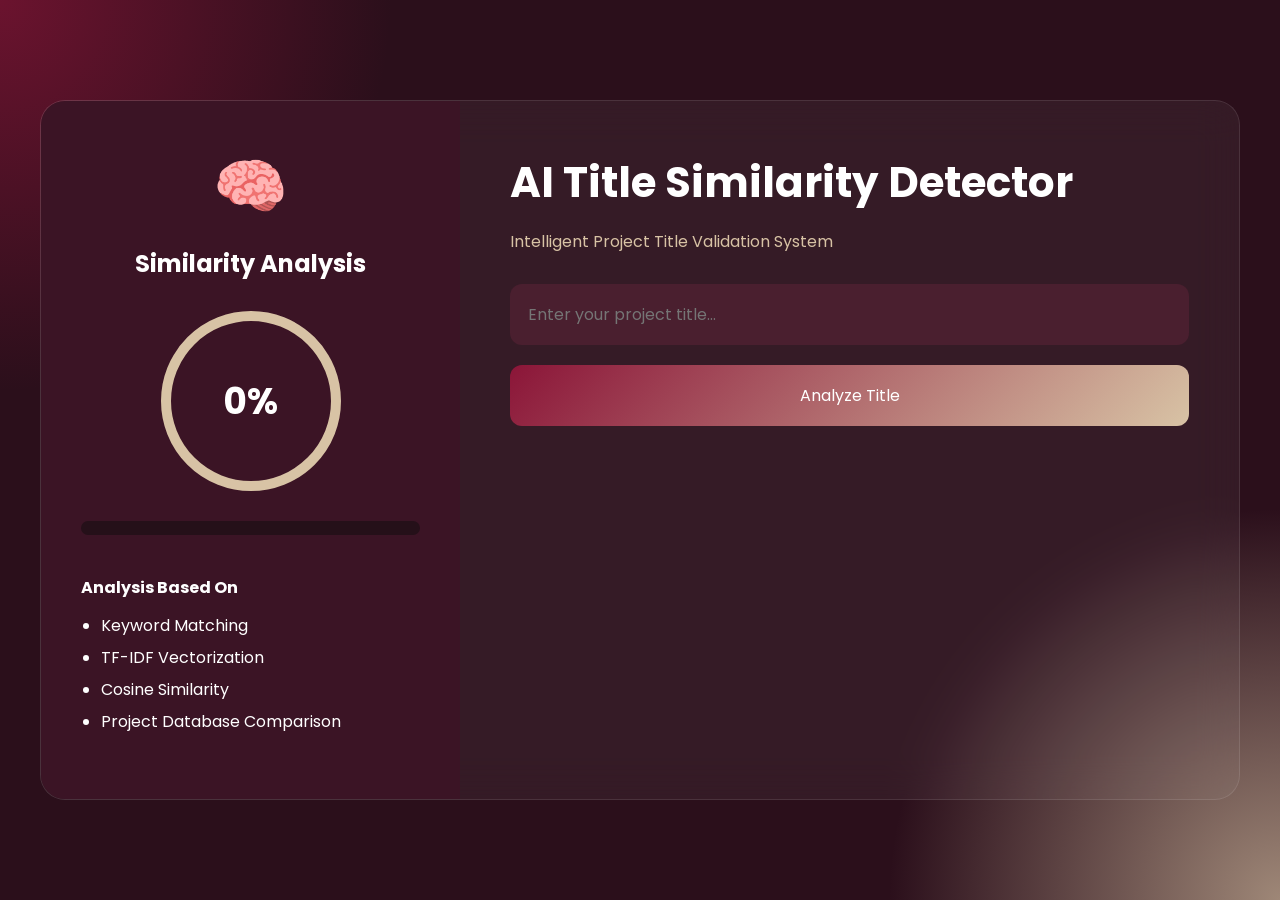
==== frontend/dashboard.html @ 77774e11 "Added login page" ====
<!DOCTYPE html>
<html lang="en">
<head>
    <meta charset="UTF-8">
    <meta name="viewport" content="width=device-width, initial-scale=1.0">
    <title>AI Title Similarity Detector</title>

    <link rel="stylesheet" href="style.css">

    <link href="https://fonts.googleapis.com/css2?family=Poppins:wght@300;400;500;600;700&display=swap" rel="stylesheet">
</head>
<body>

<div class="container">

    <div class="left-panel">

        <div class="logo">🧠</div>

        <h2>Similarity Analysis</h2>

        <div class="score-circle">
            <span id="scoreValue">0%</span>
        </div>

        <div class="progress-container">
            <div id="progressBar" class="progress-bar"></div>
        </div>

        <div class="analysis-info">
            <h4>Analysis Based On</h4>

            <ul>
                <li>Keyword Matching</li>
                <li>TF-IDF Vectorization</li>
                <li>Cosine Similarity</li>
                <li>Project Database Comparison</li>
            </ul>
        </div>

    </div>

    <div class="right-panel">

        <h1>AI Title Similarity Detector</h1>

        <p class="subtitle">
            Intelligent Project Title Validation System
        </p>

        <input
            type="text"
            id="title"
            placeholder="Enter your project title..."
        >

        <button onclick="checkTitle()">
            Analyze Title
        </button>
       
        <div id="result"></div>

    </div>

</div>

<script src="script.js"></script>

</body>
</html>
---- frontend/style.css ----
*{
    margin:0;
    padding:0;
    box-sizing:border-box;
    font-family:'Poppins',sans-serif;
}

body{
    min-height:100vh;
    display:flex;
    justify-content:center;
    align-items:center;

    background:
    radial-gradient(circle at top left,#8b1538aa,transparent 25%),
    radial-gradient(circle at bottom right,#d8c3a5aa,transparent 25%),
    #2b0f1b;
}

.container{
    width:1200px;
    height:700px;

    display:flex;

    border-radius:25px;

    overflow:hidden;

    background:rgba(255,255,255,0.05);

    backdrop-filter:blur(20px);

    border:1px solid rgba(255,255,255,0.1);
}

.left-panel{
    width:35%;

    background:#3b1425;

    padding:40px;

    color:white;
}

.right-panel{
    width:65%;

    padding:50px;

    color:white;
}

.logo{
    font-size:60px;
    text-align:center;
}

.left-panel h2{
    text-align:center;
    margin-top:15px;
}

.score-circle{
    width:180px;
    height:180px;

    border-radius:50%;

    border:10px solid #d8c3a5;

    display:flex;
    justify-content:center;
    align-items:center;

    margin:30px auto;

    font-size:36px;
    font-weight:bold;
}

.progress-container{
    width:100%;
    height:14px;

    background:#251019;

    border-radius:20px;

    overflow:hidden;
}

.progress-bar{
    width:0%;
    height:100%;

    background:linear-gradient(
        90deg,
        #8b1538,
        #d8c3a5
    );

    transition:0.6s;
}

.analysis-info{
    margin-top:40px;
}

.analysis-info ul{
    margin-top:10px;
    margin-left:20px;
    line-height:2;
}

h1{
    font-size:42px;
}

.subtitle{
    color:#d8c3a5;
    margin:15px 0 30px;
}

input{
    width:100%;
    padding:18px;

    border:none;

    border-radius:12px;

    background:#4a1f2f;

    color:white;

    font-size:16px;
}

button{
    width:100%;
    padding:18px;

    margin-top:20px;

    border:none;

    border-radius:12px;

    background:linear-gradient(
        135deg,
        #8b1538,
        #d8c3a5
    );

    color:white;

    font-size:16px;

    cursor:pointer;
}

button:hover{
    opacity:0.9;
}

#result{
    margin-top:30px;
}

.result-card{
    background:#4a1f2f;

    padding:25px;

    border-radius:15px;

    line-height:2;
}

.accepted{
    color:#98fb98;
    font-weight:bold;
}

.review{
    color:#ffd580;
    font-weight:bold;
}

.rejected{
    color:#ff9aa2;
    font-weight:bold;
}
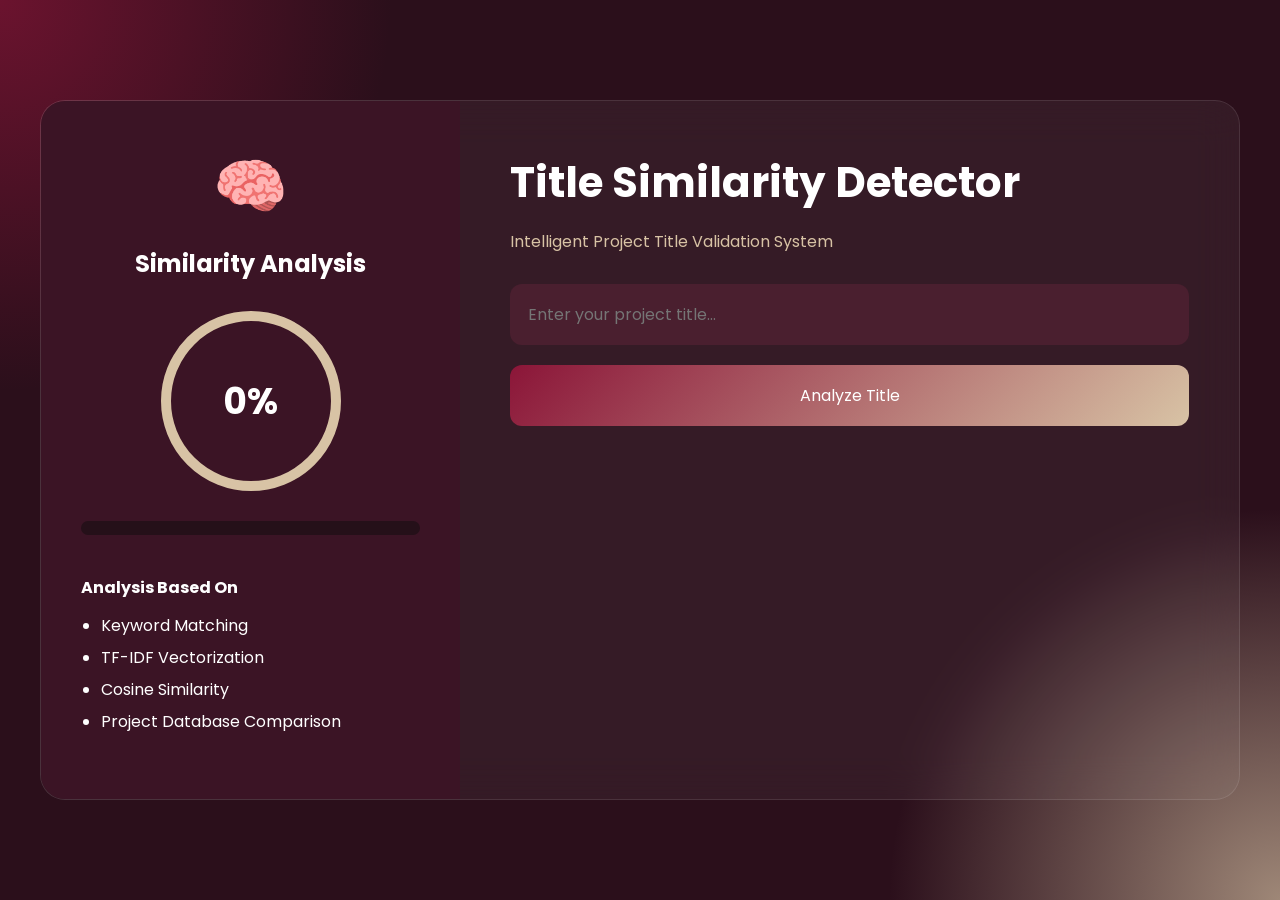
==== commit a3e97e4e: "Added login page" ====
--- a/frontend/dashboard.html
+++ b/frontend/dashboard.html
@@ -42,7 +42,7 @@
 
     <div class="right-panel">
 
-        <h1>AI Title Similarity Detector</h1>
+        <h1> Title Similarity Detector</h1>
 
         <p class="subtitle">
             Intelligent Project Title Validation System
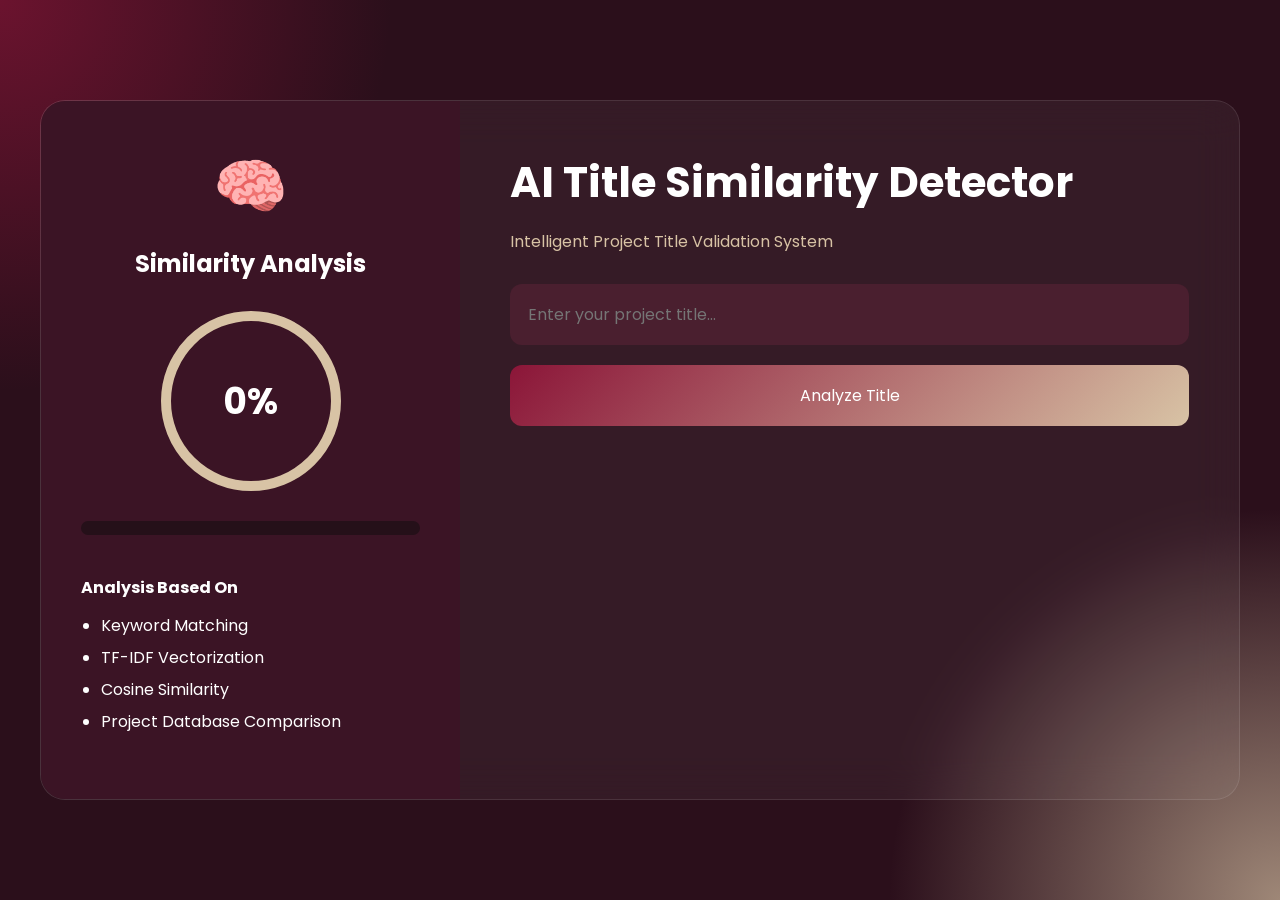
==== commit fa397558: "Updated login and dashboard pages" ====
--- a/frontend/dashboard.html
+++ b/frontend/dashboard.html
@@ -42,7 +42,7 @@
 
     <div class="right-panel">
 
-        <h1> Title Similarity Detector</h1>
+        <h1> AI Title Similarity Detector</h1>
 
         <p class="subtitle">
             Intelligent Project Title Validation System
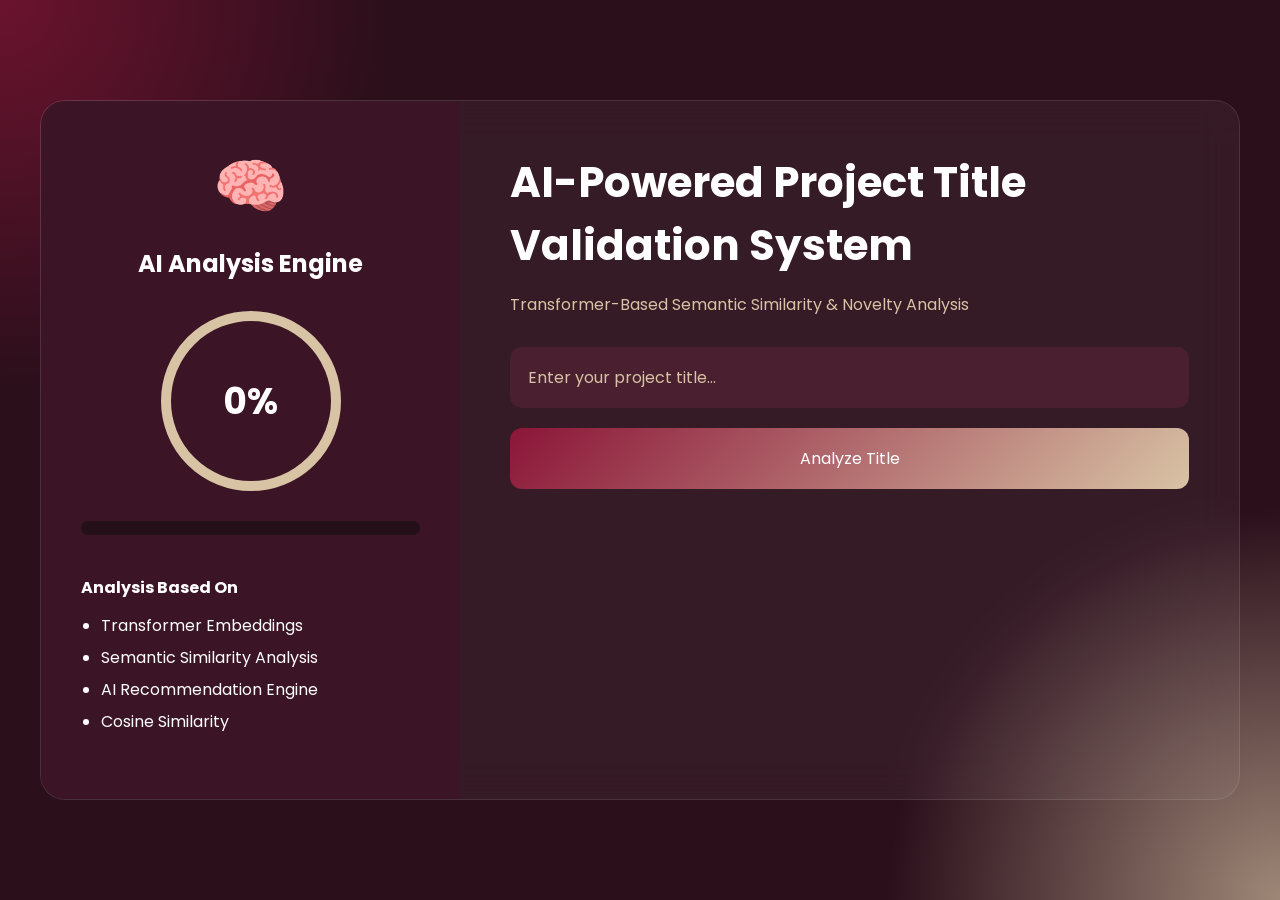
==== commit 6252c57b: "Added transformer based semantic title analysis dashboard" ====
--- a/frontend/dashboard.html
+++ b/frontend/dashboard.html
@@ -3,7 +3,7 @@
 <head>
     <meta charset="UTF-8">
     <meta name="viewport" content="width=device-width, initial-scale=1.0">
-    <title>AI Title Similarity Detector</title>
+    <title>AI-Powered Project Title Validation System</title>
 
     <link rel="stylesheet" href="style.css">
 
@@ -17,7 +17,7 @@
 
         <div class="logo">🧠</div>
 
-        <h2>Similarity Analysis</h2>
+        <h2>AI Analysis Engine</h2>
 
         <div class="score-circle">
             <span id="scoreValue">0%</span>
@@ -28,24 +28,26 @@
         </div>
 
         <div class="analysis-info">
+
             <h4>Analysis Based On</h4>
 
             <ul>
-                <li>Keyword Matching</li>
-                <li>TF-IDF Vectorization</li>
+                <li>Transformer Embeddings</li>
+                <li>Semantic Similarity Analysis</li>
+                <li>AI Recommendation Engine</li>
                 <li>Cosine Similarity</li>
-                <li>Project Database Comparison</li>
             </ul>
+
         </div>
 
     </div>
 
     <div class="right-panel">
 
-        <h1> AI Title Similarity Detector</h1>
+        <h1>AI-Powered Project Title Validation System</h1>
 
         <p class="subtitle">
-            Intelligent Project Title Validation System
+            Transformer-Based Semantic Similarity & Novelty Analysis
         </p>
 
         <input
@@ -57,7 +59,7 @@
         <button onclick="checkTitle()">
             Analyze Title
         </button>
-       
+
         <div id="result"></div>
 
     </div>
--- a/frontend/style.css
+++ b/frontend/style.css
@@ -19,7 +19,7 @@
 
 .container{
     width:1200px;
-    height:700px;
+    min-height:700px;
 
     display:flex;
 
@@ -50,6 +50,8 @@
     padding:50px;
 
     color:white;
+
+    overflow-y:auto;
 }
 
 .logo{
@@ -138,6 +140,10 @@
     font-size:16px;
 }
 
+input::placeholder{
+    color:#d8c3a5;
+}
+
 button{
     width:100%;
     padding:18px;
@@ -159,10 +165,13 @@
     font-size:16px;
 
     cursor:pointer;
+
+    transition:0.3s;
 }
 
 button:hover{
     opacity:0.9;
+    transform:translateY(-2px);
 }
 
 #result{
@@ -177,6 +186,16 @@
     border-radius:15px;
 
     line-height:2;
+
+    margin-bottom:20px;
+
+    border:1px solid rgba(255,255,255,0.08);
+}
+
+.result-card h2,
+.result-card h3{
+    color:#d8c3a5;
+    margin-bottom:15px;
 }
 
 .accepted{
@@ -193,3 +212,90 @@
     color:#ff9aa2;
     font-weight:bold;
 }
+
+.domain-badge{
+    display:inline-block;
+
+    padding:6px 14px;
+
+    border-radius:20px;
+
+    background:#8b1538;
+
+    color:white;
+
+    font-size:14px;
+
+    margin-top:5px;
+}
+
+/* Table */
+
+table{
+    width:100%;
+    border-collapse:collapse;
+    margin-top:10px;
+}
+
+table th{
+    background:#5a2437;
+    color:white;
+    padding:12px;
+    text-align:left;
+}
+
+table td{
+    padding:12px;
+    border-bottom:1px solid rgba(255,255,255,0.1);
+}
+
+table tr:hover{
+    background:rgba(255,255,255,0.05);
+}
+
+/* Suggestions */
+
+.result-card ul{
+    margin-left:20px;
+}
+
+.result-card li{
+    margin-bottom:8px;
+}
+
+/* Scrollbar */
+
+::-webkit-scrollbar{
+    width:8px;
+}
+
+::-webkit-scrollbar-thumb{
+    background:#8b1538;
+    border-radius:10px;
+}
+
+/* Mobile */
+
+@media(max-width:1000px){
+
+    .container{
+        flex-direction:column;
+        width:95%;
+        height:auto;
+    }
+
+    .left-panel,
+    .right-panel{
+        width:100%;
+    }
+
+    h1{
+        font-size:30px;
+    }
+
+    .score-circle{
+        width:140px;
+        height:140px;
+        font-size:28px;
+    }
+}
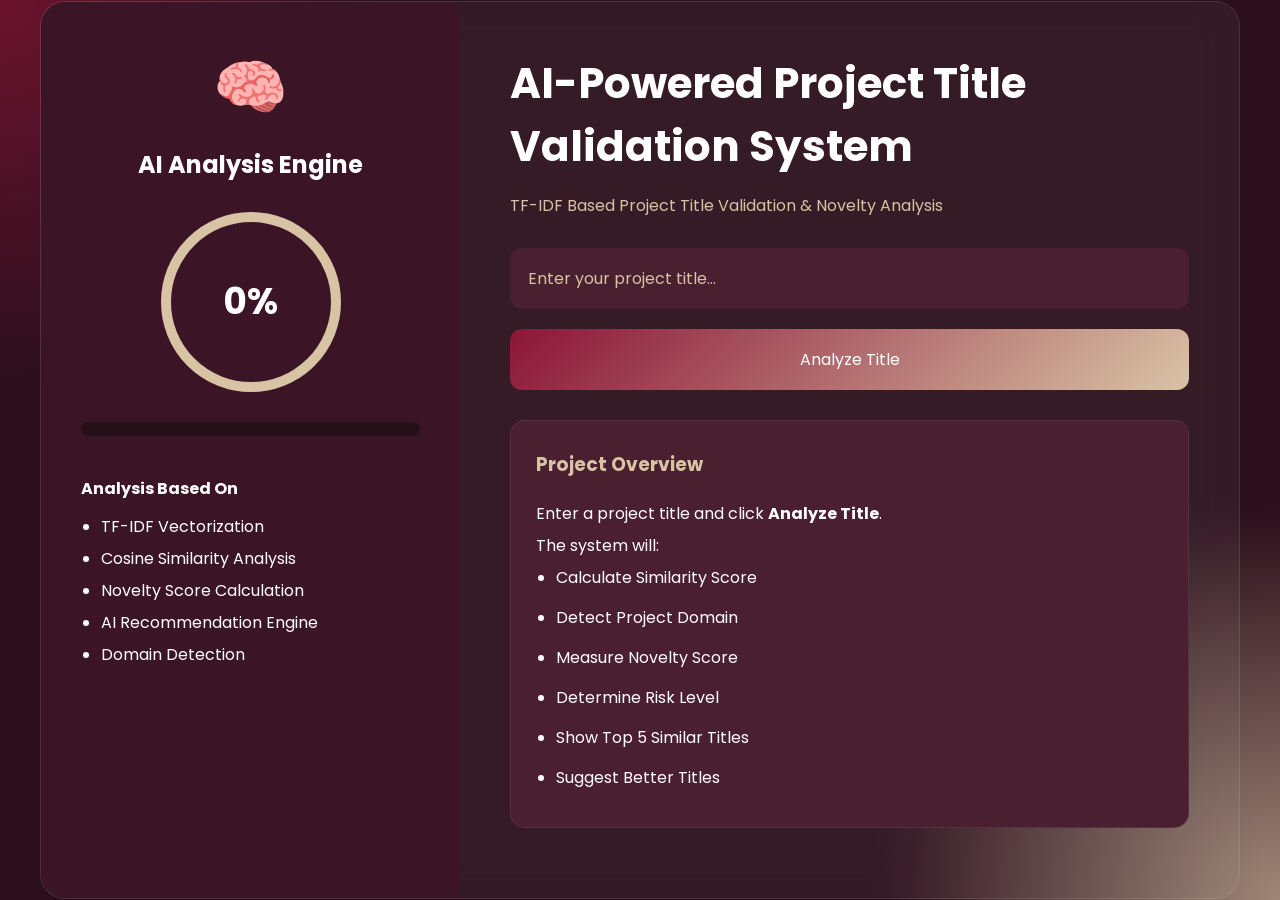
==== commit 7669868e: "Final AI project title validation system" ====
--- a/frontend/dashboard.html
+++ b/frontend/dashboard.html
@@ -12,6 +12,8 @@
 <body>
 
 <div class="container">
+
+    <!-- Left Panel -->
 
     <div class="left-panel">
 
@@ -32,22 +34,27 @@
             <h4>Analysis Based On</h4>
 
             <ul>
-                <li>Transformer Embeddings</li>
-                <li>Semantic Similarity Analysis</li>
+                <li>TF-IDF Vectorization</li>
+                <li>Cosine Similarity Analysis</li>
+                <li>Novelty Score Calculation</li>
                 <li>AI Recommendation Engine</li>
-                <li>Cosine Similarity</li>
+                <li>Domain Detection</li>
             </ul>
 
         </div>
 
     </div>
 
+    <!-- Right Panel -->
+
     <div class="right-panel">
 
-        <h1>AI-Powered Project Title Validation System</h1>
+        <h1>
+            AI-Powered Project Title Validation System
+        </h1>
 
         <p class="subtitle">
-            Transformer-Based Semantic Similarity & Novelty Analysis
+            TF-IDF Based Project Title Validation & Novelty Analysis
         </p>
 
         <input
@@ -60,7 +67,33 @@
             Analyze Title
         </button>
 
-        <div id="result"></div>
+        <div id="result">
+
+            <div class="result-card">
+
+                <h3>Project Overview</h3>
+
+                <p>
+                    Enter a project title and click
+                    <strong>Analyze Title</strong>.
+                </p>
+
+                <p>
+                    The system will:
+                </p>
+
+                <ul>
+                    <li>Calculate Similarity Score</li>
+                    <li>Detect Project Domain</li>
+                    <li>Measure Novelty Score</li>
+                    <li>Determine Risk Level</li>
+                    <li>Show Top 5 Similar Titles</li>
+                    <li>Suggest Better Titles</li>
+                </ul>
+
+            </div>
+
+        </div>
 
     </div>
 
